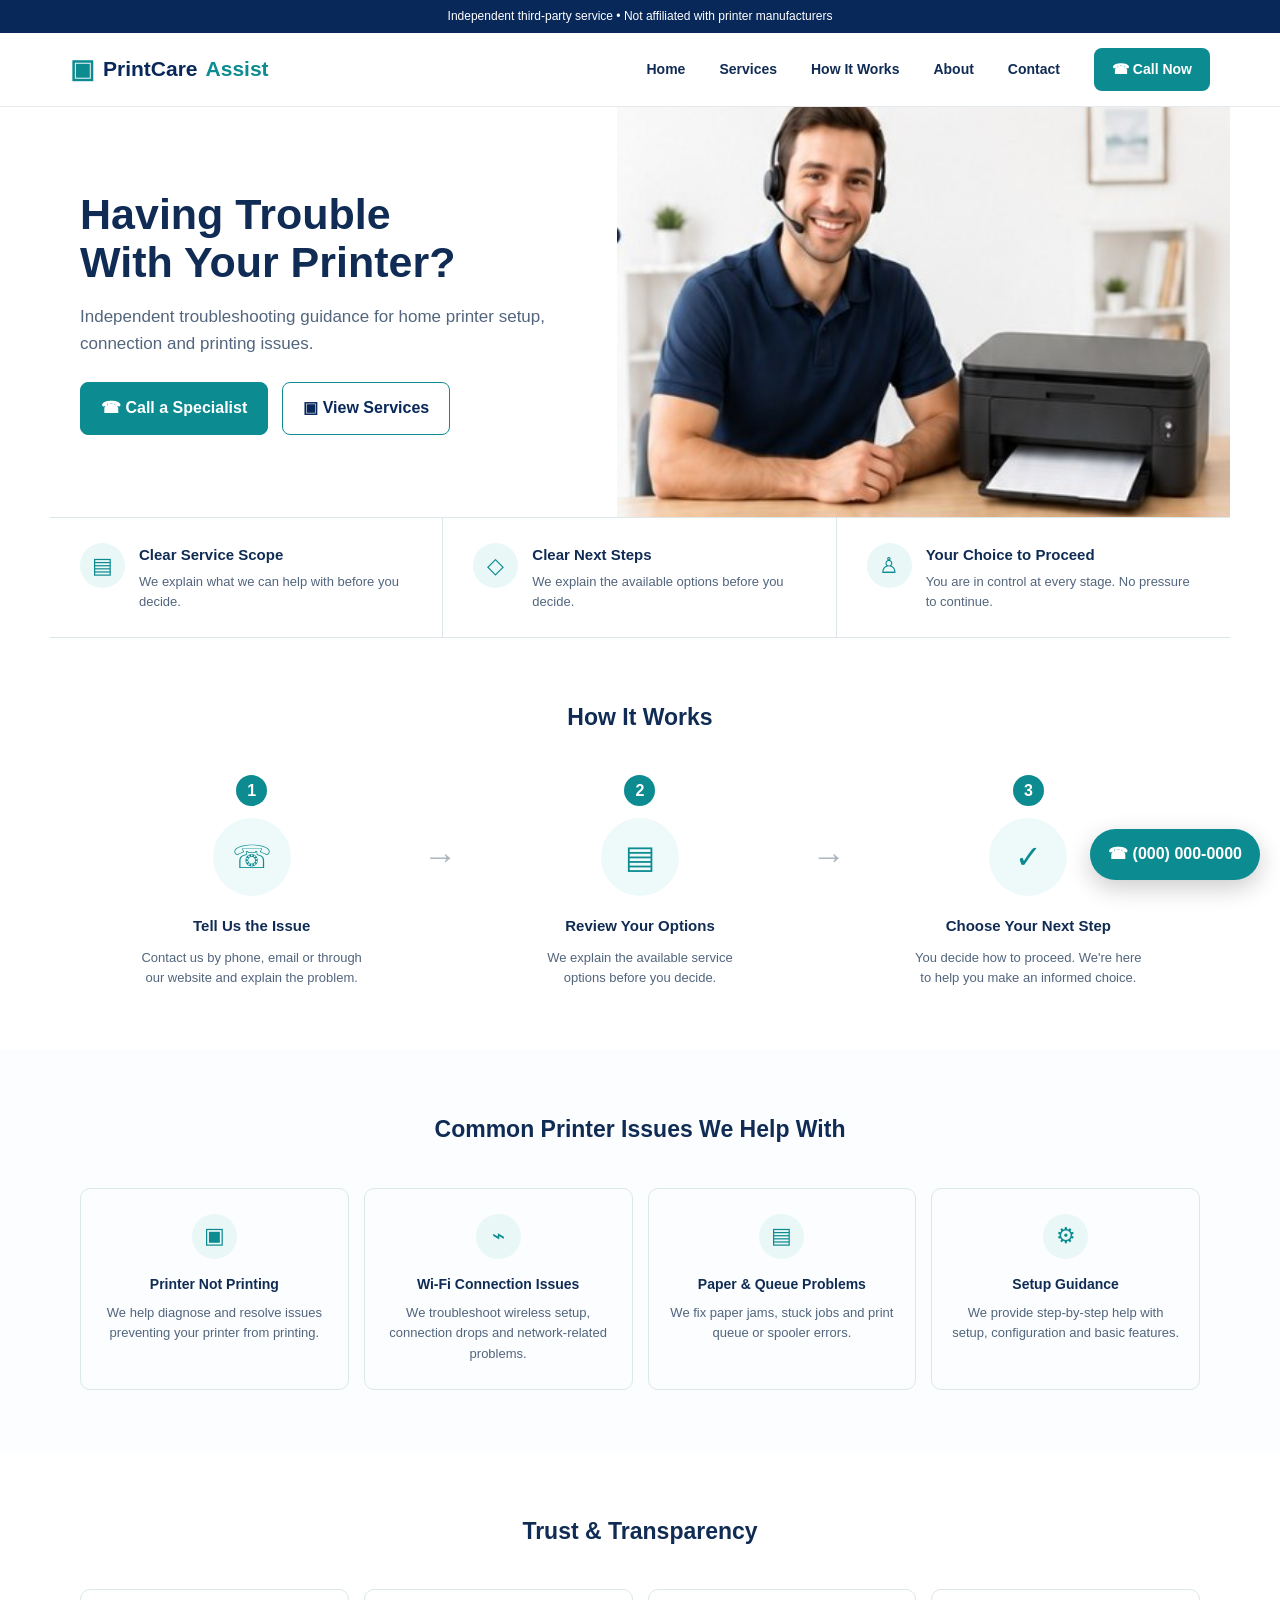
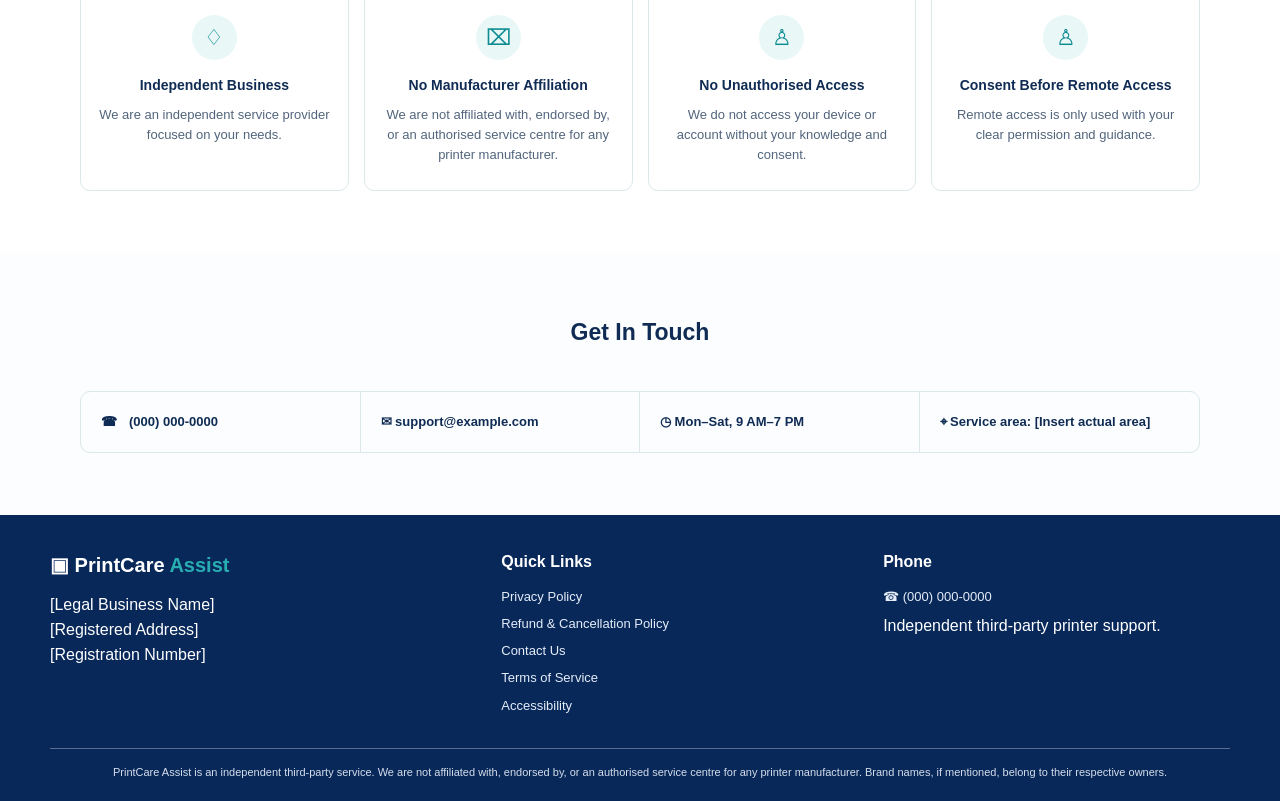
==== index.html @ b1b52512 "Add files via upload" ====
<!doctype html><html lang="en"><head><meta charset="utf-8"><meta name="viewport" content="width=device-width,initial-scale=1"><title>PrintCare Assist</title><link rel="stylesheet" href="style.css"></head><body>
<div class="topbar">Independent third-party service • Not affiliated with printer manufacturers</div>
<header><nav class="nav"><a class="logo" href="index.html"><span class="logo-icon">▣</span>PrintCare <span>Assist</span></a><button class="mobile-toggle">☰</button><div class="menu"><a href="#home">Home</a><a href="#services">Services</a><a href="#how">How It Works</a><a href="#about">About</a><a href="#contact">Contact</a><a class="call" href="tel:0000000000">☎ Call Now</a></div></nav></header>
<main id="home"><div class="hero"><div class="hero-copy"><h1>Having Trouble<br>With Your Printer?</h1><p>Independent troubleshooting guidance for home printer setup, connection and printing issues.</p><div class="actions"><a class="btn primary" href="tel:0000000000">☎ Call a Specialist</a><a class="btn secondary" href="#services">▣ View Services</a></div></div><div class="hero-img"></div></div>
<div class="trust-strip"><div class="trust-item"><div class="icon">▤</div><div><h3>Clear Service Scope</h3><p>We explain what we can help with before you decide.</p></div></div><div class="trust-item"><div class="icon">◇</div><div><h3>Clear Next Steps</h3><p>We explain the available options before you decide.</p></div></div><div class="trust-item"><div class="icon">♙</div><div><h3>Your Choice to Proceed</h3><p>You are in control at every stage. No pressure to continue.</p></div></div></div>
<section id="how"><div class="section-inner"><h2 class="section-title">How It Works</h2><div class="steps"><div class="step"><div class="num">1</div><div class="step-icon">☏</div><h3>Tell Us the Issue</h3><p>Contact us by phone, email or through our website and explain the problem.</p></div><div class="step"><div class="num">2</div><div class="step-icon">▤</div><h3>Review Your Options</h3><p>We explain the available service options before you decide.</p></div><div class="step"><div class="num">3</div><div class="step-icon">✓</div><h3>Choose Your Next Step</h3><p>You decide how to proceed. We're here to help you make an informed choice.</p></div></div></div></section>
<section id="services" class="light"><div class="section-inner"><h2 class="section-title">Common Printer Issues We Help With</h2><div class="issue-grid"><div class="card"><div class="icon">▣</div><h3>Printer Not Printing</h3><p>We help diagnose and resolve issues preventing your printer from printing.</p></div><div class="card"><div class="icon">⌁</div><h3>Wi-Fi Connection Issues</h3><p>We troubleshoot wireless setup, connection drops and network-related problems.</p></div><div class="card"><div class="icon">▤</div><h3>Paper & Queue Problems</h3><p>We fix paper jams, stuck jobs and print queue or spooler errors.</p></div><div class="card"><div class="icon">⚙</div><h3>Setup Guidance</h3><p>We provide step-by-step help with setup, configuration and basic features.</p></div></div></div></section>
<section id="about"><div class="section-inner"><h2 class="section-title">Trust & Transparency</h2><div class="trust-grid"><div class="card"><div class="icon">♢</div><h3>Independent Business</h3><p>We are an independent service provider focused on your needs.</p></div><div class="card"><div class="icon">⌧</div><h3>No Manufacturer Affiliation</h3><p>We are not affiliated with, endorsed by, or an authorised service centre for any printer manufacturer.</p></div><div class="card"><div class="icon">♙</div><h3>No Unauthorised Access</h3><p>We do not access your device or account without your knowledge and consent.</p></div><div class="card"><div class="icon">♙</div><h3>Consent Before Remote Access</h3><p>Remote access is only used with your clear permission and guidance.</p></div></div></div></section>
<section id="contact" class="light"><div class="section-inner"><h2 class="section-title">Get In Touch</h2><div class="contact"><div class="contact-item">☎ <a href="tel:0000000000">(000) 000-0000</a></div><div class="contact-item">✉ support@example.com</div><div class="contact-item">◷ Mon–Sat, 9 AM–7 PM</div><div class="contact-item">⌖ Service area: [Insert actual area]</div></div></div></section></main>
<footer><div class="footer-inner"><div><div class="footer-title">▣ PrintCare <span>Assist</span></div><p>[Legal Business Name]<br>[Registered Address]<br>[Registration Number]</p></div><div class="footer-col"><h4>Quick Links</h4><a href="privacy.html">Privacy Policy</a><a href="refund.html">Refund & Cancellation Policy</a><a href="#contact">Contact Us</a><a href="#">Terms of Service</a><a href="#">Accessibility</a></div><div class="footer-col"><h4>Phone</h4><a href="tel:0000000000">☎ (000) 000-0000</a><p>Independent third-party printer support.</p></div></div><div class="copyright">PrintCare Assist is an independent third-party service. We are not affiliated with, endorsed by, or an authorised service centre for any printer manufacturer. Brand names, if mentioned, belong to their respective owners.</div></footer>
<a class="sticky-phone" href="tel:0000000000">☎ (000) 000-0000</a><script src="script.js"></script></body></html>
---- style.css ----
*{box-sizing:border-box;margin:0;padding:0}
:root{--navy:#08285a;--teal:#0c8b91;--light:#f6fbfc;--text:#102c54;--muted:#52657d;--border:#dce7ea}
html{scroll-behavior:smooth}
body{font-family:Arial,Helvetica,sans-serif;color:var(--text);background:#fff;line-height:1.55}
a{text-decoration:none;color:inherit}
.topbar{background:var(--navy);color:#fff;text-align:center;padding:7px 15px;font-size:12px}
header{border-bottom:1px solid #e5e9ee;background:#fff}
.nav{max-width:1180px;margin:auto;display:flex;align-items:center;justify-content:space-between;padding:15px 20px}
.logo{font-size:21px;font-weight:800;color:var(--navy);display:flex;gap:8px;align-items:center}.logo span{color:var(--teal)}
.logo-icon{font-size:26px}
.menu{display:flex;gap:34px;align-items:center;font-size:14px;font-weight:600}.menu a:hover{color:var(--teal)}
.call{background:var(--teal);color:#fff;padding:11px 18px;border-radius:8px;font-weight:700}
.hero{max-width:1180px;margin:auto;display:grid;grid-template-columns:1fr 1.08fr;min-height:410px;align-items:center}
.hero-copy{padding:55px 25px 55px 30px}
.hero h1{font-size:43px;line-height:1.12;margin-bottom:18px}.hero p{font-size:17px;color:var(--muted);max-width:520px;margin-bottom:25px}
.actions{display:flex;gap:14px;flex-wrap:wrap}.btn{display:inline-flex;align-items:center;gap:8px;padding:13px 20px;border-radius:8px;font-weight:700;border:1px solid var(--teal)}.primary{background:var(--teal);color:#fff}.secondary{color:var(--navy);background:#fff}
.hero-img{height:410px;background:url("hero-reference.jpg") center/cover no-repeat}
.trust-strip{border-top:1px solid var(--border);border-bottom:1px solid var(--border);display:grid;grid-template-columns:repeat(3,1fr);max-width:1180px;margin:auto}
.trust-item{padding:25px 30px;display:flex;gap:14px;align-items:flex-start;border-right:1px solid var(--border)}.trust-item:last-child{border:0}
.icon{width:45px;height:45px;border-radius:50%;background:#e9f7f7;color:var(--teal);display:grid;place-items:center;font-size:22px;flex:none}
.trust-item h3{font-size:15px;margin-bottom:5px}.trust-item p,.card p{font-size:13px;color:var(--muted)}
section{padding:62px 20px}.section-inner{max-width:1120px;margin:auto}
.section-title{text-align:center;font-size:23px;margin-bottom:40px}
.steps{display:grid;grid-template-columns:repeat(3,1fr);gap:45px}.step{text-align:center;position:relative}.step:not(:last-child):after{content:"→";position:absolute;right:-34px;top:55px;color:#aab4bd;font-size:34px}
.num{width:31px;height:31px;border-radius:50%;background:var(--teal);color:#fff;display:grid;place-items:center;margin:0 auto 12px;font-weight:700}.step-icon{width:78px;height:78px;border-radius:50%;background:#eefafa;color:var(--teal);display:grid;place-items:center;font-size:32px;margin:auto auto 18px}.step h3{font-size:15px;margin-bottom:10px}.step p{font-size:13px;color:var(--muted);max-width:230px;margin:auto}
.issue-grid,.trust-grid{display:grid;grid-template-columns:repeat(4,1fr);gap:15px}.card{border:1px solid var(--border);border-radius:10px;padding:25px 17px;text-align:center;min-height:175px}.card .icon{margin:0 auto 15px}.card h3{font-size:14px;margin-bottom:8px}
.light{background:#fbfdfe}
.contact{border:1px solid var(--border);border-radius:10px;display:grid;grid-template-columns:repeat(4,1fr);overflow:hidden}.contact-item{padding:20px;display:flex;align-items:center;gap:12px;border-right:1px solid var(--border);font-size:13px;font-weight:600}.contact-item:last-child{border:0}
footer{background:var(--navy);color:#fff;padding:35px 20px 20px}.footer-inner{max-width:1180px;margin:auto;display:grid;grid-template-columns:1.2fr 1fr 1fr;gap:35px}.footer-title{font-size:20px;font-weight:800;margin-bottom:12px}.footer-title span{color:#28aeb1}.footer-col h4{margin-bottom:12px}.footer-col a{display:block;color:#e5edf8;font-size:13px;margin:7px 0}.footer-col a:hover{color:#6ed2d2}.copyright{max-width:1180px;margin:25px auto 0;border-top:1px solid #5a6e8c;padding-top:15px;text-align:center;font-size:11px;color:#d5deeb}
.sticky-phone{position:fixed;right:20px;bottom:20px;z-index:50;background:var(--teal);color:#fff;padding:13px 18px;border-radius:50px;box-shadow:0 8px 25px #0003;font-weight:800}
.page{max-width:900px;margin:auto;padding:70px 25px}.page h1{font-size:38px;margin-bottom:15px}.page h2{font-size:21px;margin:28px 0 10px}.page p,.page li{color:var(--muted);margin:8px 0}.page ul{padding-left:22px}
.mobile-toggle{display:none;font-size:25px;background:none;border:0;color:var(--navy)}
@media(max-width:900px){.menu{gap:16px}.hero{grid-template-columns:1fr}.hero-copy{padding:45px 25px}.hero-img{height:330px}.issue-grid,.trust-grid{grid-template-columns:repeat(2,1fr)}.footer-inner{grid-template-columns:1fr 1fr}.contact{grid-template-columns:repeat(2,1fr)}.contact-item{border-bottom:1px solid var(--border)}}
@media(max-width:650px){.nav{padding:12px 16px}.mobile-toggle{display:block}.menu{display:none;position:absolute;left:0;right:0;top:96px;background:#fff;padding:18px 20px;flex-direction:column;box-shadow:0 8px 20px #0001;z-index:20}.menu.open{display:flex}.menu .call{width:100%;text-align:center}.hero h1{font-size:34px}.hero-img{height:280px}.trust-strip,.steps,.issue-grid,.trust-grid,.contact,.footer-inner{grid-template-columns:1fr}.trust-item{border-right:0;border-bottom:1px solid var(--border)}.step:not(:last-child):after{content:"↓";right:auto;top:auto;bottom:-42px;left:50%;font-size:28px}.steps{gap:60px}.card{min-height:auto}.contact-item{border-right:0}.footer-inner{gap:25px}.sticky-phone{left:15px;right:15px;bottom:12px;text-align:center}.page{padding:45px 20px}.page h1{font-size:31px}}
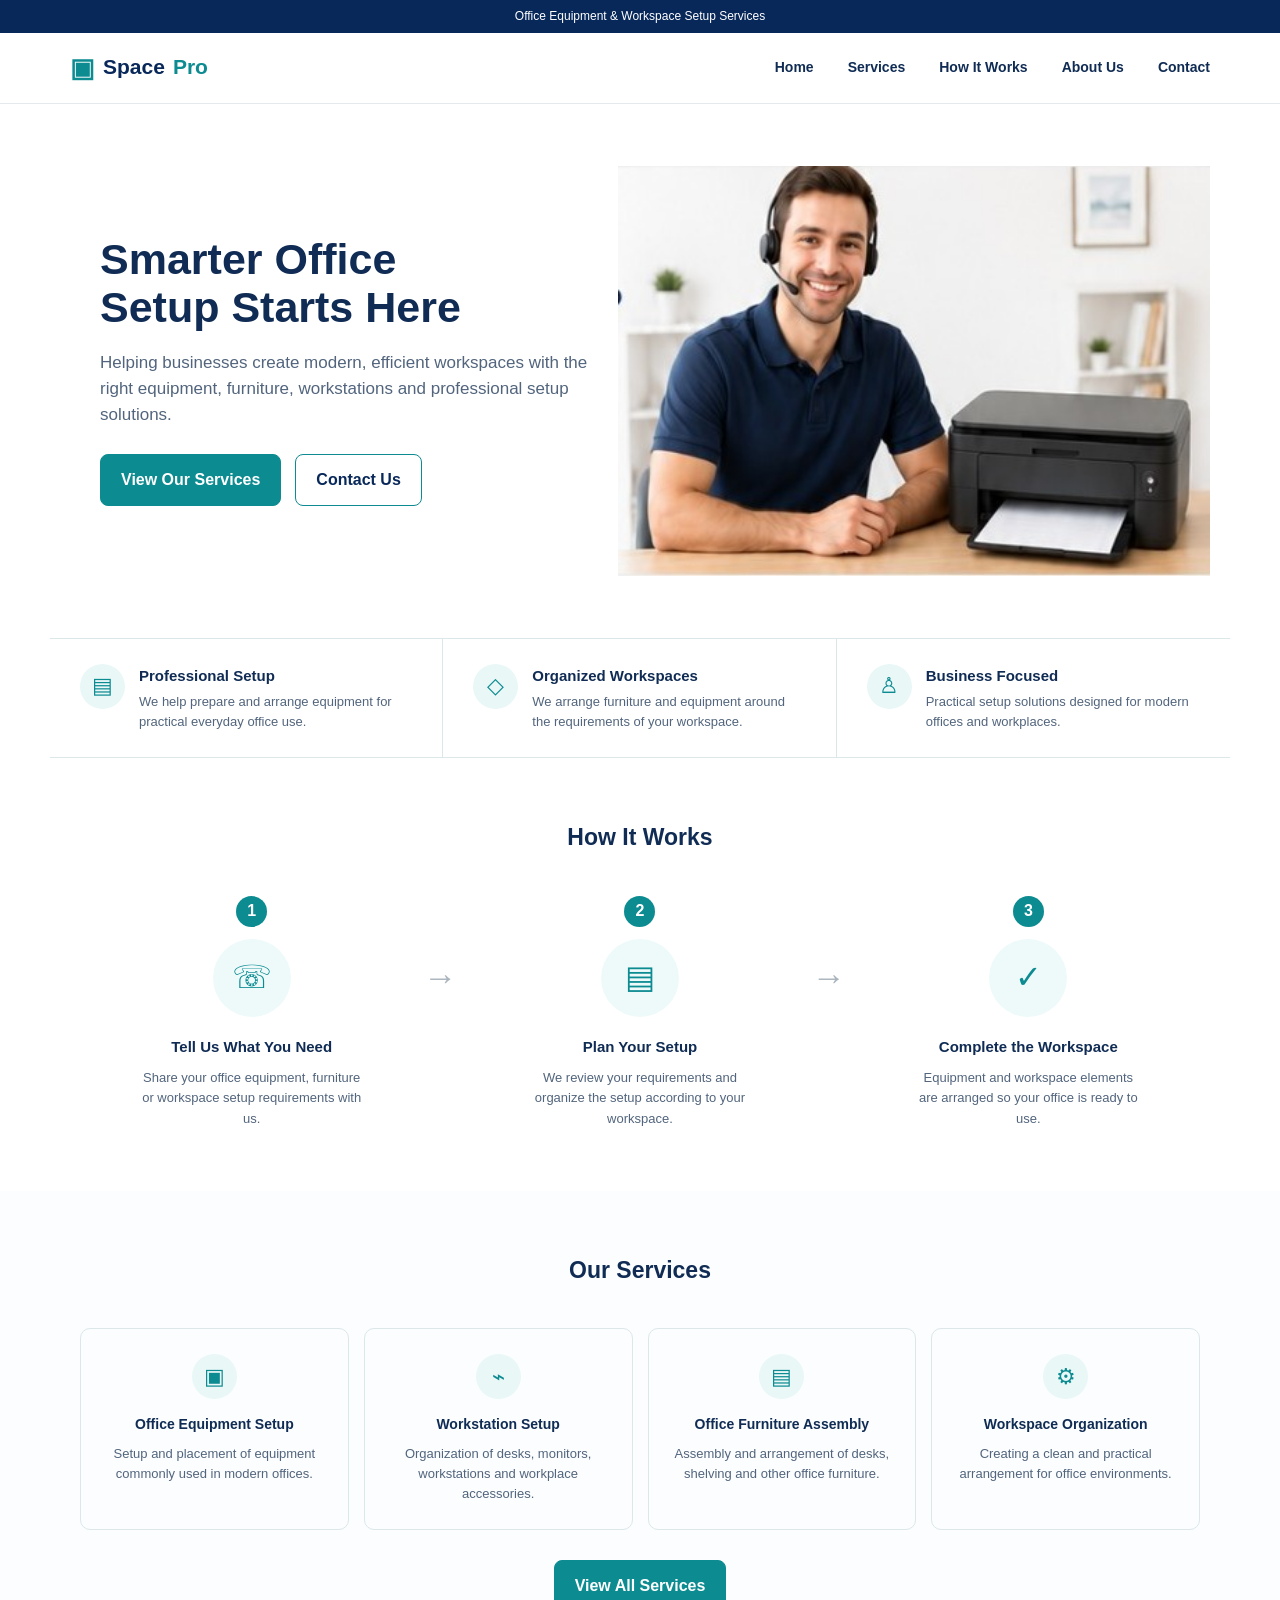
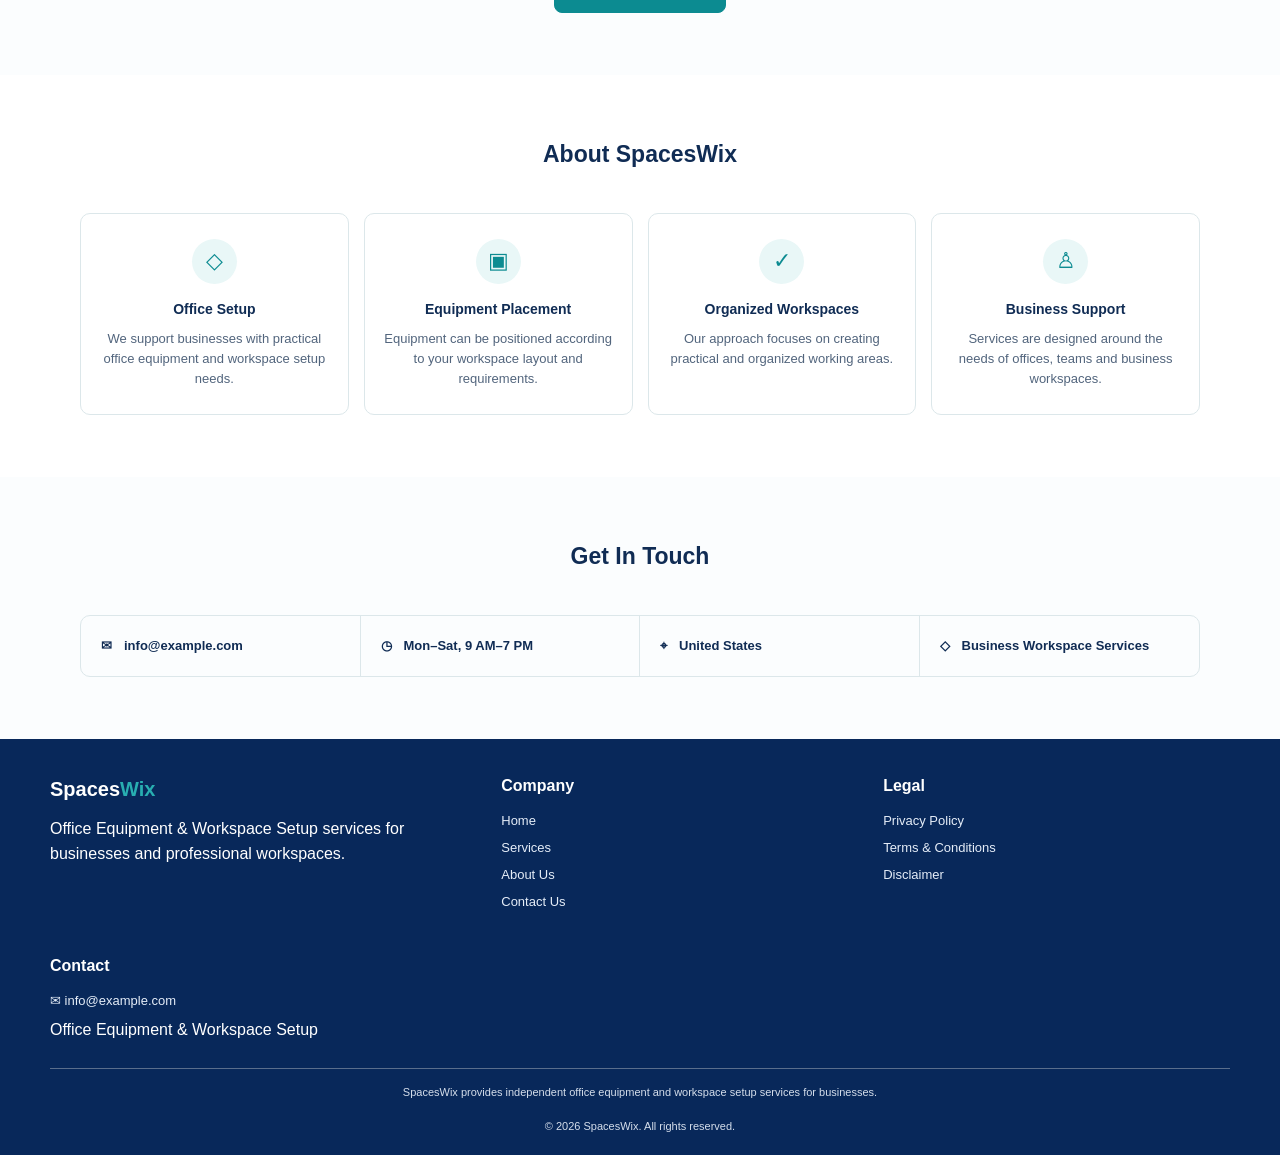
==== commit 75d8e879: "Add files via upload" ====
--- a/index.html
+++ b/index.html
@@ -1,12 +1,661 @@
-
-<!doctype html><html lang="en"><head><meta charset="utf-8"><meta name="viewport" content="width=device-width,initial-scale=1"><title>PrintCare Assist</title><link rel="stylesheet" href="style.css"></head><body>
-<div class="topbar">Independent third-party service • Not affiliated with printer manufacturers</div>
-<header><nav class="nav"><a class="logo" href="index.html"><span class="logo-icon">▣</span>PrintCare <span>Assist</span></a><button class="mobile-toggle">☰</button><div class="menu"><a href="#home">Home</a><a href="#services">Services</a><a href="#how">How It Works</a><a href="#about">About</a><a href="#contact">Contact</a><a class="call" href="tel:0000000000">☎ Call Now</a></div></nav></header>
-<main id="home"><div class="hero"><div class="hero-copy"><h1>Having Trouble<br>With Your Printer?</h1><p>Independent troubleshooting guidance for home printer setup, connection and printing issues.</p><div class="actions"><a class="btn primary" href="tel:0000000000">☎ Call a Specialist</a><a class="btn secondary" href="#services">▣ View Services</a></div></div><div class="hero-img"></div></div>
-<div class="trust-strip"><div class="trust-item"><div class="icon">▤</div><div><h3>Clear Service Scope</h3><p>We explain what we can help with before you decide.</p></div></div><div class="trust-item"><div class="icon">◇</div><div><h3>Clear Next Steps</h3><p>We explain the available options before you decide.</p></div></div><div class="trust-item"><div class="icon">♙</div><div><h3>Your Choice to Proceed</h3><p>You are in control at every stage. No pressure to continue.</p></div></div></div>
-<section id="how"><div class="section-inner"><h2 class="section-title">How It Works</h2><div class="steps"><div class="step"><div class="num">1</div><div class="step-icon">☏</div><h3>Tell Us the Issue</h3><p>Contact us by phone, email or through our website and explain the problem.</p></div><div class="step"><div class="num">2</div><div class="step-icon">▤</div><h3>Review Your Options</h3><p>We explain the available service options before you decide.</p></div><div class="step"><div class="num">3</div><div class="step-icon">✓</div><h3>Choose Your Next Step</h3><p>You decide how to proceed. We're here to help you make an informed choice.</p></div></div></div></section>
-<section id="services" class="light"><div class="section-inner"><h2 class="section-title">Common Printer Issues We Help With</h2><div class="issue-grid"><div class="card"><div class="icon">▣</div><h3>Printer Not Printing</h3><p>We help diagnose and resolve issues preventing your printer from printing.</p></div><div class="card"><div class="icon">⌁</div><h3>Wi-Fi Connection Issues</h3><p>We troubleshoot wireless setup, connection drops and network-related problems.</p></div><div class="card"><div class="icon">▤</div><h3>Paper & Queue Problems</h3><p>We fix paper jams, stuck jobs and print queue or spooler errors.</p></div><div class="card"><div class="icon">⚙</div><h3>Setup Guidance</h3><p>We provide step-by-step help with setup, configuration and basic features.</p></div></div></div></section>
-<section id="about"><div class="section-inner"><h2 class="section-title">Trust & Transparency</h2><div class="trust-grid"><div class="card"><div class="icon">♢</div><h3>Independent Business</h3><p>We are an independent service provider focused on your needs.</p></div><div class="card"><div class="icon">⌧</div><h3>No Manufacturer Affiliation</h3><p>We are not affiliated with, endorsed by, or an authorised service centre for any printer manufacturer.</p></div><div class="card"><div class="icon">♙</div><h3>No Unauthorised Access</h3><p>We do not access your device or account without your knowledge and consent.</p></div><div class="card"><div class="icon">♙</div><h3>Consent Before Remote Access</h3><p>Remote access is only used with your clear permission and guidance.</p></div></div></div></section>
-<section id="contact" class="light"><div class="section-inner"><h2 class="section-title">Get In Touch</h2><div class="contact"><div class="contact-item">☎ <a href="tel:0000000000">(000) 000-0000</a></div><div class="contact-item">✉ support@example.com</div><div class="contact-item">◷ Mon–Sat, 9 AM–7 PM</div><div class="contact-item">⌖ Service area: [Insert actual area]</div></div></div></section></main>
-<footer><div class="footer-inner"><div><div class="footer-title">▣ PrintCare <span>Assist</span></div><p>[Legal Business Name]<br>[Registered Address]<br>[Registration Number]</p></div><div class="footer-col"><h4>Quick Links</h4><a href="privacy.html">Privacy Policy</a><a href="refund.html">Refund & Cancellation Policy</a><a href="#contact">Contact Us</a><a href="#">Terms of Service</a><a href="#">Accessibility</a></div><div class="footer-col"><h4>Phone</h4><a href="tel:0000000000">☎ (000) 000-0000</a><p>Independent third-party printer support.</p></div></div><div class="copyright">PrintCare Assist is an independent third-party service. We are not affiliated with, endorsed by, or an authorised service centre for any printer manufacturer. Brand names, if mentioned, belong to their respective owners.</div></footer>
-<a class="sticky-phone" href="tel:0000000000">☎ (000) 000-0000</a><script src="script.js"></script></body></html>
+<!doctype html>
+<html lang="en">
+
+<head>
+  <meta charset="utf-8">
+  <meta name="viewport" content="width=device-width, initial-scale=1">
+
+  <title>SpacesWix | Office Equipment & Workspace Setup</title>
+
+  <link rel="stylesheet" href="style.css">
+</head>
+
+<body>
+
+  <!-- TOP BAR -->
+  <div class="topbar">
+    Office Equipment & Workspace Setup Services
+  </div>
+
+
+  <!-- HEADER -->
+  <header>
+
+    <nav class="nav">
+<!-- 
+      <a class="logo" href="index.html">
+        <span class="logo-icon">▣</span>
+        Spaces<span>Wix</span>
+      </a> -->
+
+      <a class="logo" href="index.html">
+  <span class="logo-icon">▣</span>
+  Space<span>Pro</span>
+</a>
+
+      <button class="mobile-toggle" type="button">
+        ☰
+      </button>
+
+      <div class="menu">
+
+        <a href="index.html">
+          Home
+        </a>
+
+        <a href="services.html">
+          Services
+        </a>
+
+        <a href="#how">
+          How It Works
+        </a>
+
+        <a href="#about">
+          About Us
+        </a>
+
+        <a href="#contact">
+          Contact
+        </a>
+
+      </div>
+
+    </nav>
+
+  </header>
+
+
+  <main id="home">
+
+
+    <!-- HERO -->
+    <section class="hero">
+
+      <div class="hero-copy">
+
+        <!-- <h1>
+          Office Equipment<br>
+          & Workspace Setup
+        </h1> -->
+        <h1>
+  Smarter Office<br>
+  Setup Starts Here
+</h1>
+
+        <!-- <p>
+          Professional support for setting up office equipment,
+          workstations, furniture and organized business
+          workspaces.
+        </p> -->
+
+
+        <p>
+  Helping businesses create modern, efficient workspaces with the right
+  equipment, furniture, workstations and professional setup solutions.
+</p>
+
+        <div class="actions">
+
+          <a class="btn primary" href="services.html">
+            View Our Services
+          </a>
+
+          <a class="btn secondary" href="#contact">
+            Contact Us
+          </a>
+
+        </div>
+
+      </div>
+
+
+      <div class="hero-img">
+      </div>
+
+    </section>
+
+
+
+    <!-- TRUST STRIP -->
+    <div class="trust-strip">
+
+      <div class="trust-item">
+
+        <div class="icon">
+          ▤
+        </div>
+
+        <div>
+
+          <h3>
+            Professional Setup
+          </h3>
+
+          <p>
+            We help prepare and arrange equipment
+            for practical everyday office use.
+          </p>
+
+        </div>
+
+      </div>
+
+
+      <div class="trust-item">
+
+        <div class="icon">
+          ◇
+        </div>
+
+        <div>
+
+          <h3>
+            Organized Workspaces
+          </h3>
+
+          <p>
+            We arrange furniture and equipment
+            around the requirements of your workspace.
+          </p>
+
+        </div>
+
+      </div>
+
+
+      <div class="trust-item">
+
+        <div class="icon">
+          ♙
+        </div>
+
+        <div>
+
+          <h3>
+            Business Focused
+          </h3>
+
+          <p>
+            Practical setup solutions designed
+            for modern offices and workplaces.
+          </p>
+
+        </div>
+
+      </div>
+
+    </div>
+
+
+
+    <!-- HOW IT WORKS -->
+    <section id="how">
+
+      <div class="section-inner">
+
+        <h2 class="section-title">
+          How It Works
+        </h2>
+
+
+        <div class="steps">
+
+
+          <div class="step">
+
+            <div class="num">
+              1
+            </div>
+
+            <div class="step-icon">
+              ☏
+            </div>
+
+            <h3>
+              Tell Us What You Need
+            </h3>
+
+            <p>
+              Share your office equipment, furniture
+              or workspace setup requirements with us.
+            </p>
+
+          </div>
+
+
+
+          <div class="step">
+
+            <div class="num">
+              2
+            </div>
+
+            <div class="step-icon">
+              ▤
+            </div>
+
+            <h3>
+              Plan Your Setup
+            </h3>
+
+            <p>
+              We review your requirements and organize
+              the setup according to your workspace.
+            </p>
+
+          </div>
+
+
+
+          <div class="step">
+
+            <div class="num">
+              3
+            </div>
+
+            <div class="step-icon">
+              ✓
+            </div>
+
+            <h3>
+              Complete the Workspace
+            </h3>
+
+            <p>
+              Equipment and workspace elements are
+              arranged so your office is ready to use.
+            </p>
+
+          </div>
+
+
+        </div>
+
+      </div>
+
+    </section>
+
+
+
+    <!-- SERVICES PREVIEW -->
+    <section id="services" class="light">
+
+      <div class="section-inner">
+
+        <h2 class="section-title">
+          Our Services
+        </h2>
+
+
+        <div class="issue-grid">
+
+
+          <div class="card">
+
+            <div class="icon">
+              ▣
+            </div>
+
+            <h3>
+              Office Equipment Setup
+            </h3>
+
+            <p>
+              Setup and placement of equipment
+              commonly used in modern offices.
+            </p>
+
+          </div>
+
+
+
+          <div class="card">
+
+            <div class="icon">
+              ⌁
+            </div>
+
+            <h3>
+              Workstation Setup
+            </h3>
+
+            <p>
+              Organization of desks, monitors,
+              workstations and workplace accessories.
+            </p>
+
+          </div>
+
+
+
+          <div class="card">
+
+            <div class="icon">
+              ▤
+            </div>
+
+            <h3>
+              Office Furniture Assembly
+            </h3>
+
+            <p>
+              Assembly and arrangement of desks,
+              shelving and other office furniture.
+            </p>
+
+          </div>
+
+
+
+          <div class="card">
+
+            <div class="icon">
+              ⚙
+            </div>
+
+            <h3>
+              Workspace Organization
+            </h3>
+
+            <p>
+              Creating a clean and practical
+              arrangement for office environments.
+            </p>
+
+          </div>
+
+
+        </div>
+
+
+        <div style="text-align:center;margin-top:30px;">
+
+          <a class="btn primary" href="services.html">
+            View All Services
+          </a>
+
+        </div>
+
+      </div>
+
+    </section>
+
+
+
+    <!-- ABOUT -->
+    <section id="about">
+
+      <div class="section-inner">
+
+        <h2 class="section-title">
+          About SpacesWix
+        </h2>
+
+
+        <div class="trust-grid">
+
+
+          <div class="card">
+
+            <div class="icon">
+              ◇
+            </div>
+
+            <h3>
+              Office Setup
+            </h3>
+
+            <p>
+              We support businesses with practical
+              office equipment and workspace setup needs.
+            </p>
+
+          </div>
+
+
+
+          <div class="card">
+
+            <div class="icon">
+              ▣
+            </div>
+
+            <h3>
+              Equipment Placement
+            </h3>
+
+            <p>
+              Equipment can be positioned according
+              to your workspace layout and requirements.
+            </p>
+
+          </div>
+
+
+
+          <div class="card">
+
+            <div class="icon">
+              ✓
+            </div>
+
+            <h3>
+              Organized Workspaces
+            </h3>
+
+            <p>
+              Our approach focuses on creating
+              practical and organized working areas.
+            </p>
+
+          </div>
+
+
+
+          <div class="card">
+
+            <div class="icon">
+              ♙
+            </div>
+
+            <h3>
+              Business Support
+            </h3>
+
+            <p>
+              Services are designed around the needs
+              of offices, teams and business workspaces.
+            </p>
+
+          </div>
+
+
+        </div>
+
+      </div>
+
+    </section>
+
+
+
+    <!-- CONTACT -->
+    <section id="contact" class="light">
+
+      <div class="section-inner">
+
+        <h2 class="section-title">
+          Get In Touch
+        </h2>
+
+
+        <div class="contact">
+
+
+          <div class="contact-item">
+
+            ✉
+
+            <a href="mailto:info@example.com">
+              info@example.com
+            </a>
+
+          </div>
+
+
+
+          <div class="contact-item">
+
+            ◷
+
+            <span>
+              Mon–Sat, 9 AM–7 PM
+            </span>
+
+          </div>
+
+
+
+          <div class="contact-item">
+
+            ⌖
+
+            <span>
+              United States
+            </span>
+
+          </div>
+
+
+
+          <div class="contact-item">
+
+            ◇
+
+            <span>
+              Business Workspace Services
+            </span>
+
+          </div>
+
+
+        </div>
+
+      </div>
+
+    </section>
+
+
+  </main>
+
+
+
+  <!-- FOOTER -->
+  <footer>
+
+    <div class="footer-inner">
+
+
+      <div>
+
+        <div class="footer-title">
+          Spaces<span>Wix</span>
+        </div>
+
+        <p>
+          Office Equipment & Workspace Setup services
+          for businesses and professional workspaces.
+        </p>
+
+      </div>
+
+
+
+      <div class="footer-col">
+
+        <h4>
+          Company
+        </h4>
+
+        <a href="index.html">
+          Home
+        </a>
+
+        <a href="services.html">
+          Services
+        </a>
+
+        <a href="#about">
+          About Us
+        </a>
+
+        <a href="#contact">
+          Contact Us
+        </a>
+
+      </div>
+
+
+
+      <div class="footer-col">
+
+        <h4>
+          Legal
+        </h4>
+
+        <a href="privacy.html">
+          Privacy Policy
+        </a>
+
+        <a href="terms.html">
+          Terms & Conditions
+        </a>
+
+        <a href="disclaimer.html">
+          Disclaimer
+        </a>
+
+      </div>
+
+
+
+      <div class="footer-col">
+
+        <h4>
+          Contact
+        </h4>
+
+        <a href="mailto:info@example.com">
+          ✉ info@example.com
+        </a>
+
+        <p>
+          Office Equipment & Workspace Setup
+        </p>
+
+      </div>
+
+
+    </div>
+
+
+    <div class="copyright">
+
+      SpacesWix provides independent office equipment
+      and workspace setup services for businesses.
+
+      <br><br>
+
+      © 2026 SpacesWix. All rights reserved.
+
+    </div>
+
+  </footer>
+
+
+
+  <script src="script.js"></script>
+
+</body>
+
+</html>
